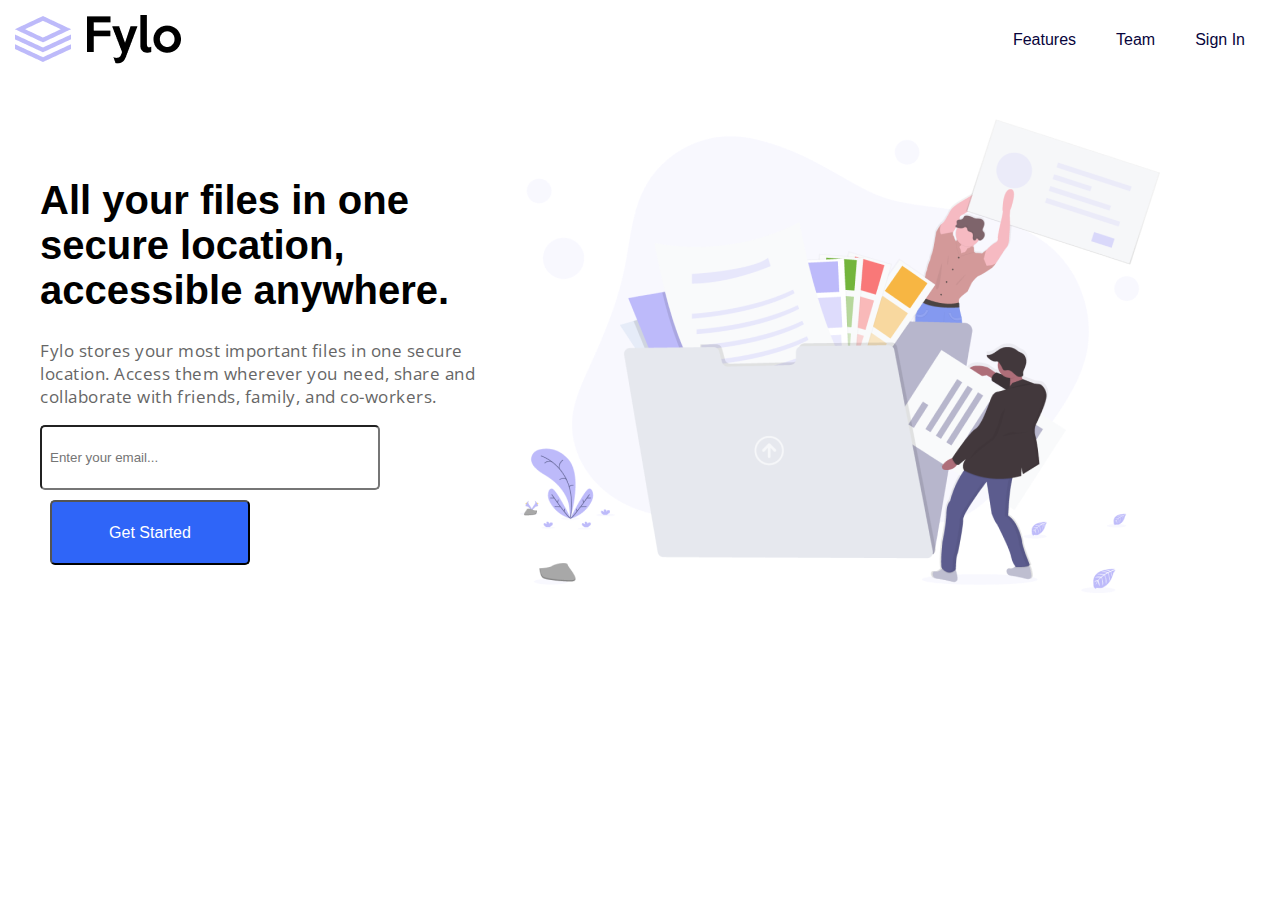
==== index.html @ ed5d6e1d "24.02.2024 completed my project" ====
<!DOCTYPE html>
<html lang="en">
<head>
    <meta charset="UTF-8">
    <meta name="viewport" content="width=device-width, initial-scale=1.0">
    <link rel="stylesheet" href="https://fonts.googleapis.com/css2?family=Open+Sans:wght@400&display=swap">
    <link rel="stylesheet" href="style/style.css">
    <title>Fylo site</title>
</head>
<body>

    <!--Header-->
    <header>
        <img src="images/logo.png" alt="Logo">
        <nav>
          <a href="#">Features</a>
          <a href="#">Team</a>
          <a href="#">Sign In</a>
        </nav>
      </header>
      <!--Header end-->

      <!--First-Section-->
      <section class="first-section">
        <div class="text-content">
          <div class="content-wrapper">
            <h1>All your files in one secure location, accessible anywhere.</h1>
            <p>Fylo stores your most important files in one secure location. Access them wherever you need, share and collaborate with friends, family, and co-workers.</p>
          </div>
          <div class="box-button">
                <input type="email" id="email" name="email" placeholder="Enter your email..." required>
                <button type="submit">Get Started</button>
          </div>
        </div>
        <div class="image-container">
          <img src="images/sag_resim.png" alt="Sağdaki Resim">
        </div>
      </section>
      <!--First-Section end-->
    
    
</body>
</html>
---- style/style.css ----
body {
    margin: 0;
    font-family: Arial, sans-serif;
}

    /*Header*/  

header {
    background-color: white;
    color: #fff;
    padding: 15px;
    display: flex;
    justify-content: space-between;
    align-items: center;
}
  
header img {
    width: 166px; 
    height: 49px; 
}
  
nav {
    display: flex;
}
  
nav a {
    color: #07043B;
    text-decoration: none;
    margin-left: 20px;
    margin-right: 20px;
}

    /*Header end*/

    /*First-Section*/
.first-section {
    display: flex;
    justify-content: space-between;
    align-items: center;
    padding: 40px;
}
  
.text-content {
    flex: 1;
    margin-right: 20px;
}
  
.text-content h1 {
    font-size: 40px;
    font-weight: bold;
}
  
.text-content p {
    font-family: 'Open Sans', sans-serif;
    font-size: 17px;
    color: #666;
    letter-spacing: 0.53px;
    font-weight: 400;
}
  
  
.content-wrapper{
    max-width: 585px;
}

.box-button button {
    width: 200px;
    height: 65px;
    background-color: #2F65F8;
    color: #fff;
    padding: 10px 20px;
    text-decoration: none;
    font-size: 16px;
    margin-left: 10px;
    border-radius: 5px;

}


.box-button input {
    width: 320px;
    height: 45px;
    padding: 8px;
    margin-bottom: 10px;
    border-radius: 5px;
}

.image-container img {
    margin-right: 80px;
    width: 640px; 
    height: 474px;
    
}
    /*First-Section end*/
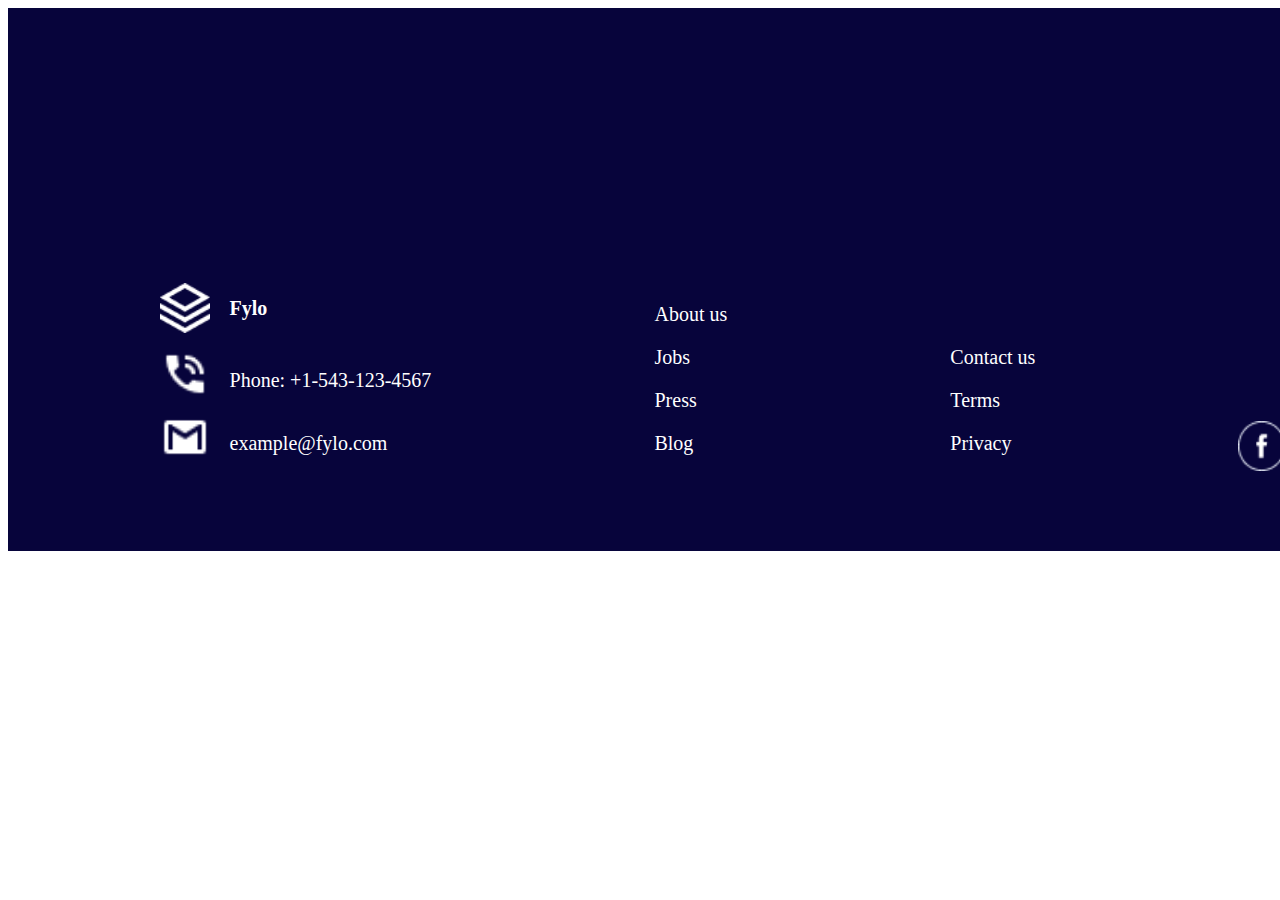
==== commit 0662e65d: "26/02/2024 by Fatime" ====
--- a/index.html
+++ b/index.html
@@ -1,43 +1,53 @@
 <!DOCTYPE html>
 <html lang="en">
+
 <head>
     <meta charset="UTF-8">
     <meta name="viewport" content="width=device-width, initial-scale=1.0">
-    <link rel="stylesheet" href="https://fonts.googleapis.com/css2?family=Open+Sans:wght@400&display=swap">
-    <link rel="stylesheet" href="style/style.css">
-    <title>Fylo site</title>
+    <title>Document</title>
+    <link rel="stylesheet" href="style.css">
 </head>
+
 <body>
+    <div>
+        <section>
+            <footer>
+                <div class="Fylo">
+                    <div class="box1">
+                        <img src="image/Fill 1.png" alt="Fylo">
+                    <h1>Fylo</h1>
+                    </div>
+                    
+                    <div class="box2">
+                        <img src="image/phone.png" alt="Fylo">
+                    <p>Phone: +1-543-123-4567</p>
+                    </div>
+                    <div class="box3">
+                        <img src="image/mail.png" alt="Fylo">
+                    
+                    <p>example@fylo.com</p>
+                    </div>
+                    
+                </div>
+                <div class="jobs">
+                    <p>About us</p>
+                    <p>Jobs</p>
+                    <p>Press</p>
+                    <p>Blog</p>
+                </div>
+                <div class="contact">
+                    <p>Contact us</p>
+                    <p>Terms</p>
+                    <p>Privacy</p>
+                </div>
+                <div class="sosials">
+                    <img src="image/facebook.png" alt="fa-facebook">
+                    <img src="image/instagram.png" alt="fa-instagram">
+                    <img src="image/twitter.png" alt="twitter">
+                </div>
+            </footer>
+        </section>
+    </div>
+</body>
 
-    <!--Header-->
-    <header>
-        <img src="images/logo.png" alt="Logo">
-        <nav>
-          <a href="#">Features</a>
-          <a href="#">Team</a>
-          <a href="#">Sign In</a>
-        </nav>
-      </header>
-      <!--Header end-->
-
-      <!--First-Section-->
-      <section class="first-section">
-        <div class="text-content">
-          <div class="content-wrapper">
-            <h1>All your files in one secure location, accessible anywhere.</h1>
-            <p>Fylo stores your most important files in one secure location. Access them wherever you need, share and collaborate with friends, family, and co-workers.</p>
-          </div>
-          <div class="box-button">
-                <input type="email" id="email" name="email" placeholder="Enter your email..." required>
-                <button type="submit">Get Started</button>
-          </div>
-        </div>
-        <div class="image-container">
-          <img src="images/sag_resim.png" alt="Sağdaki Resim">
-        </div>
-      </section>
-      <!--First-Section end-->
-    
-    
-</body>
 </html>--- a/style.css
+++ b/style.css
@@ -0,0 +1,47 @@
+footer {
+    background-color:#07043B;
+    width: 1440px;
+    height: 391px;
+    top: 1944px;
+    padding: 76px 50px;
+    display: flex;
+    align-items: flex-end;
+    justify-content: space-around;
+
+}
+h1 {
+    color:#FFFFFF;
+    width: 76px;
+    height: 39px;
+    top: 2036px;
+    left: 200px;
+
+}
+socials {
+    width:120px;
+    height: 31px;
+    top: 2114px;
+    left: 1059px;
+
+}
+p {
+    color:#FFFFFF;
+    
+}
+footer div img {
+    width: 50px;
+    height: 50px;
+}
+footer div p,h1 {
+    margin-left:20px ;
+    font-size: 20px;
+}
+.Fylo div {
+    display:flex;
+}
+ 
+
+    
+    
+
+ 
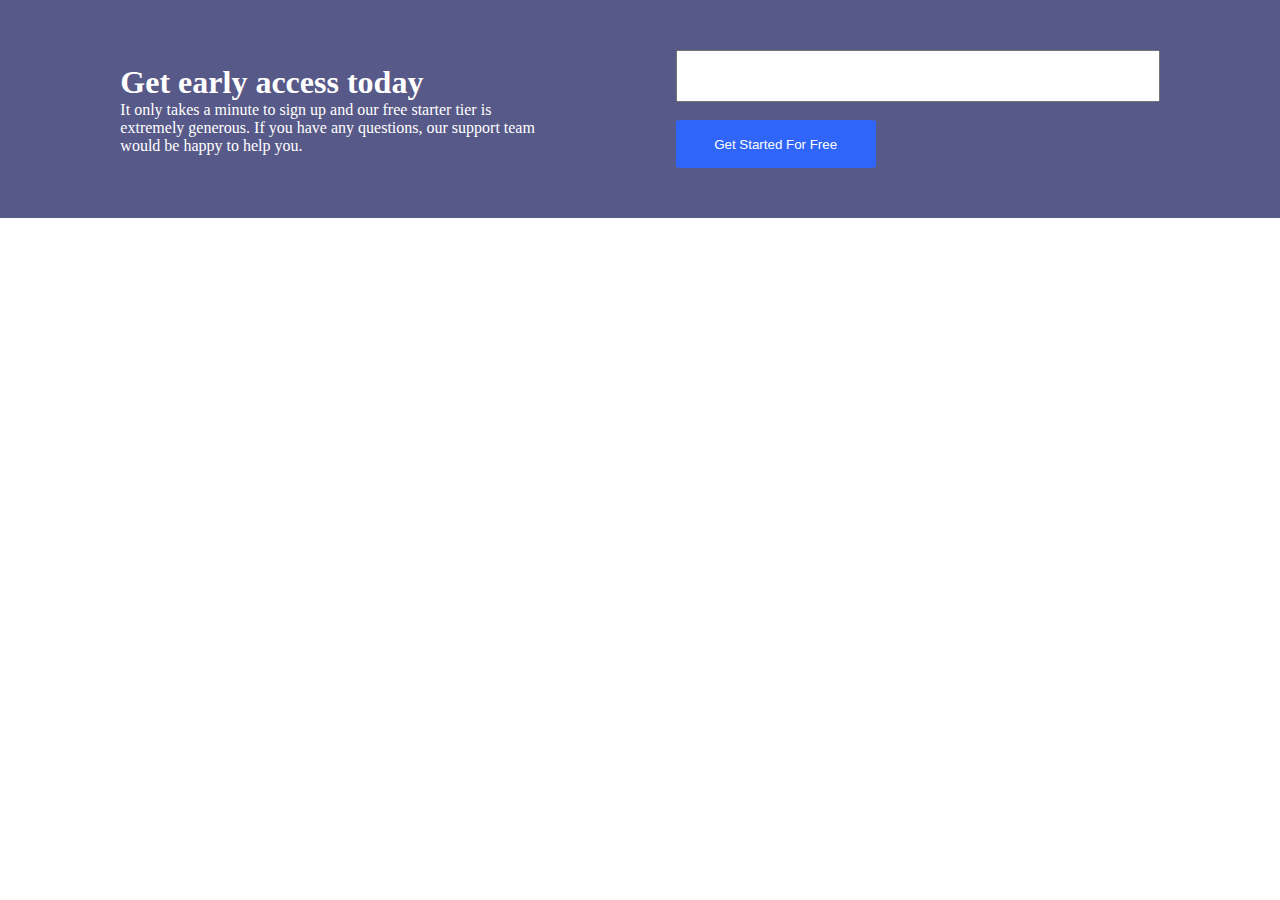
==== commit 6d3735cc: "26.02.2024 by Parvana" ====
--- a/index.html
+++ b/index.html
@@ -1,53 +1,36 @@
 <!DOCTYPE html>
 <html lang="en">
-
 <head>
     <meta charset="UTF-8">
     <meta name="viewport" content="width=device-width, initial-scale=1.0">
-    <title>Document</title>
-    <link rel="stylesheet" href="style.css">
+    <title>New project 2024</title>
 </head>
 
+<link rel="stylesheet" href="style.css">
 <body>
-    <div>
-        <section>
-            <footer>
-                <div class="Fylo">
-                    <div class="box1">
-                        <img src="image/Fill 1.png" alt="Fylo">
-                    <h1>Fylo</h1>
-                    </div>
+    <div class="content">
+
+
+    <div class="cta">
+        
+            <h1>Get early access today</h1>
+            <p>It only takes a minute to sign up and our free starter tier is</p>
+             <p>extremely generous. If you have any questions, our support team</p>
+                <p> would be happy to help you.</p>
+            </div>
+
+
+                <div  class="cta_input">
+                <form action="/action_page.php">
                     
-                    <div class="box2">
-                        <img src="image/phone.png" alt="Fylo">
-                    <p>Phone: +1-543-123-4567</p>
-                    </div>
-                    <div class="box3">
-                        <img src="image/mail.png" alt="Fylo">
+                    <input type="text" id="fname" name="fname"><br><br>
                     
-                    <p>example@fylo.com</p>
-                    </div>
+                    <input type="submit" id="submit" value="Get Started For Free">
                     
+                  </form>
                 </div>
-                <div class="jobs">
-                    <p>About us</p>
-                    <p>Jobs</p>
-                    <p>Press</p>
-                    <p>Blog</p>
-                </div>
-                <div class="contact">
-                    <p>Contact us</p>
-                    <p>Terms</p>
-                    <p>Privacy</p>
-                </div>
-                <div class="sosials">
-                    <img src="image/facebook.png" alt="fa-facebook">
-                    <img src="image/instagram.png" alt="fa-instagram">
-                    <img src="image/twitter.png" alt="twitter">
-                </div>
-            </footer>
-        </section>
+
+
     </div>
 </body>
-
 </html>--- a/style.css
+++ b/style.css
@@ -1,47 +1,46 @@
-footer {
-    background-color:#07043B;
-    width: 1440px;
-    height: 391px;
-    top: 1944px;
-    padding: 76px 50px;
+*{
+margin: 0;
+padding: 0;
+}
+
+.content{
+    max-width: 1440px;
+    margin: auto;
+    background-color: #575988;
+    color: white;
+    background-size: 100%;
+    padding: 50px;
     display: flex;
-    align-items: flex-end;
-    justify-content: space-around;
+   
+    
+}
+
+.cta{
+
+
+float: left;
+margin: auto;
 
 }
-h1 {
-    color:#FFFFFF;
-    width: 76px;
-    height: 39px;
-    top: 2036px;
-    left: 200px;
+
+.cta_input{
+margin: auto;
+
+float: right;
 
 }
-socials {
-    width:120px;
-    height: 31px;
-    top: 2114px;
-    left: 1059px;
 
+#fname{
+    width: 480px;
+    height: 48px;
 }
-p {
-    color:#FFFFFF;
-    
+
+#submit{
+    background-color: #2f65f8;
+    color: white;
+    padding: 10px;
+    border:none;
+    border-radius: 3%;
+    width: 200px;
+    height: 48px;
 }
-footer div img {
-    width: 50px;
-    height: 50px;
-}
-footer div p,h1 {
-    margin-left:20px ;
-    font-size: 20px;
-}
-.Fylo div {
-    display:flex;
-}
- 
-
-    
-    
-
- 
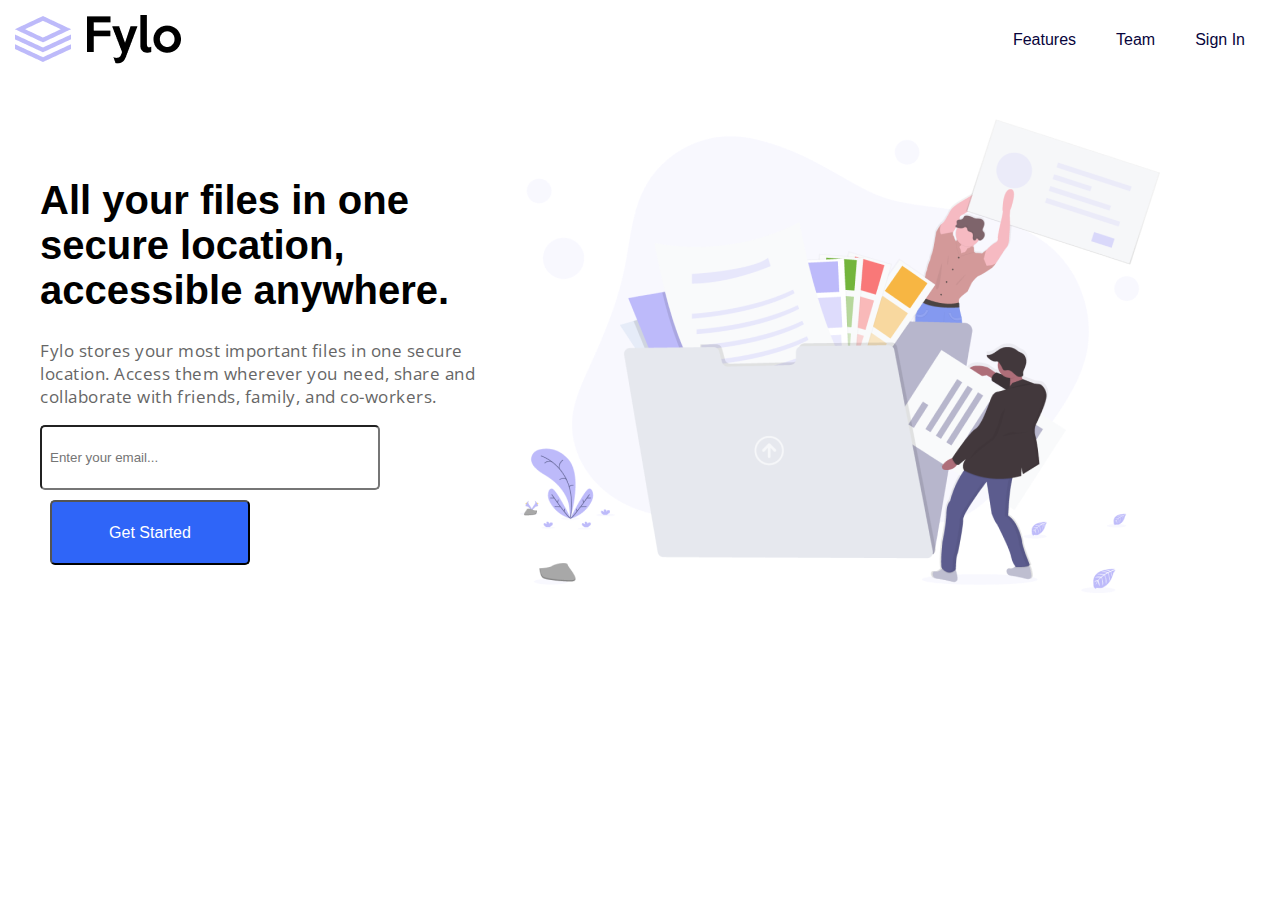
==== commit 500d8c39: "Cursor pointer add to project" ====
--- a/index.html
+++ b/index.html
@@ -3,34 +3,41 @@
 <head>
     <meta charset="UTF-8">
     <meta name="viewport" content="width=device-width, initial-scale=1.0">
-    <title>New project 2024</title>
+    <link rel="stylesheet" href="https://fonts.googleapis.com/css2?family=Open+Sans:wght@400&display=swap">
+    <link rel="stylesheet" href="style/style.css">
+    <title>Fylo site</title>
 </head>
+<body>
 
-<link rel="stylesheet" href="style.css">
-<body>
-    <div class="content">
+    <!--Header-->
+    <header>
+        <img src="images/logo.png" alt="Logo">
+        <nav>
+          <a href="#">Features</a>
+          <a href="#">Team</a>
+          <a href="#">Sign In</a>
+        </nav>
+      </header>
+      <!--Header end-->
 
-
-    <div class="cta">
-        
-            <h1>Get early access today</h1>
-            <p>It only takes a minute to sign up and our free starter tier is</p>
-             <p>extremely generous. If you have any questions, our support team</p>
-                <p> would be happy to help you.</p>
-            </div>
-
-
-                <div  class="cta_input">
-                <form action="/action_page.php">
-                    
-                    <input type="text" id="fname" name="fname"><br><br>
-                    
-                    <input type="submit" id="submit" value="Get Started For Free">
-                    
-                  </form>
-                </div>
-
-
-    </div>
+      <!--First-Section-->
+      <section class="first-section">
+        <div class="text-content">
+          <div class="content-wrapper">
+            <h1>All your files in one secure location, accessible anywhere.</h1>
+            <p>Fylo stores your most important files in one secure location. Access them wherever you need, share and collaborate with friends, family, and co-workers.</p>
+          </div>
+          <div class="box-button">
+                <input type="email" id="email" name="email" placeholder="Enter your email..." required>
+                <button type="submit" style="cursor: pointer;">Get Started</button>
+          </div>
+        </div>
+        <div class="image-container">
+          <img src="images/sag_resim.png" alt="Sağdaki Resim">
+        </div>
+      </section>
+      <!--First-Section end-->
+    
+    
 </body>
 </html>--- a/style/style.css
+++ b/style/style.css
@@ -0,0 +1,94 @@
+body {
+    margin: 0;
+    font-family: Arial, sans-serif;
+}
+
+    /*Header*/  
+
+header {
+    background-color: white;
+    color: #fff;
+    padding: 15px;
+    display: flex;
+    justify-content: space-between;
+    align-items: center;
+}
+  
+header img {
+    width: 166px; 
+    height: 49px; 
+}
+  
+nav {
+    display: flex;
+}
+  
+nav a {
+    color: #07043B;
+    text-decoration: none;
+    margin-left: 20px;
+    margin-right: 20px;
+}
+
+    /*Header end*/
+
+    /*First-Section*/
+.first-section {
+    display: flex;
+    justify-content: space-between;
+    align-items: center;
+    padding: 40px;
+}
+  
+.text-content {
+    flex: 1;
+    margin-right: 20px;
+}
+  
+.text-content h1 {
+    font-size: 40px;
+    font-weight: bold;
+}
+  
+.text-content p {
+    font-family: 'Open Sans', sans-serif;
+    font-size: 17px;
+    color: #666;
+    letter-spacing: 0.53px;
+    font-weight: 400;
+}
+  
+  
+.content-wrapper{
+    max-width: 585px;
+}
+
+.box-button button {
+    width: 200px;
+    height: 65px;
+    background-color: #2F65F8;
+    color: #fff;
+    padding: 10px 20px;
+    text-decoration: none;
+    font-size: 16px;
+    margin-left: 10px;
+    border-radius: 5px;
+
+}
+
+
+.box-button input {
+    width: 320px;
+    height: 45px;
+    padding: 8px;
+    margin-bottom: 10px;
+    border-radius: 5px;
+}
+
+.image-container img {
+    margin-right: 80px;
+    width: 640px; 
+    height: 474px;
+    
+}
+    /*First-Section end*/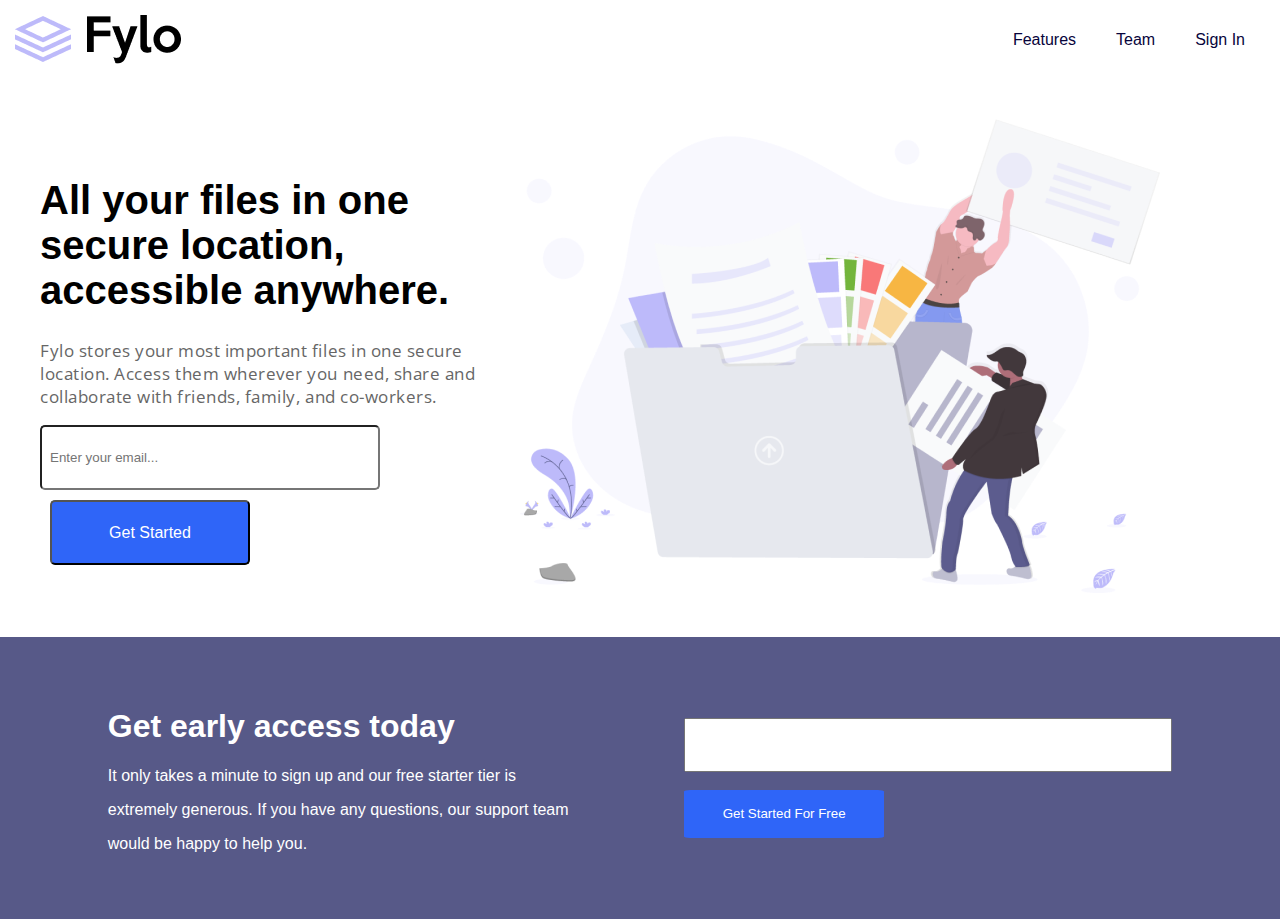
==== commit e2103258: "commited" ====
--- a/index.html
+++ b/index.html
@@ -37,6 +37,31 @@
         </div>
       </section>
       <!--First-Section end-->
+
+      <div class="content">
+
+
+        <div class="cta">
+    
+                <h1>Get early access today</h1>
+                <p>It only takes a minute to sign up and our free starter tier is</p>
+                 <p>extremely generous. If you have any questions, our support team</p>
+                    <p> would be happy to help you.</p>
+                </div>
+    
+    
+                    <div  class="cta_input">
+                    <form action="/action_page.php">
+    
+                        <input type="text" id="fname" name="fname"><br><br>
+    
+                        <input type="submit" id="submit" value="Get Started For Free">
+    
+                      </form>
+                    </div>
+    
+    
+        </div>
     
     
 </body>
--- a/style/style.css
+++ b/style/style.css
@@ -91,4 +91,50 @@
     height: 474px;
     
 }
-    /*First-Section end*/+    /*First-Section end*/
+
+
+/* ======= */
+
+
+.content{
+    max-width: 1440px;
+    margin: auto;
+    background-color: #575988;
+    color: white;
+    background-size: 100%;
+    padding: 50px;
+    display: flex;
+
+
+}
+
+.cta{
+
+
+float: left;
+margin: auto;
+
+}
+
+.cta_input{
+margin: auto;
+
+float: right;
+
+}
+
+#fname{
+    width: 480px;
+    height: 48px;
+}
+
+#submit{
+    background-color: #2f65f8;
+    color: white;
+    padding: 10px;
+    border:none;
+    border-radius: 3%;
+    width: 200px;
+    height: 48px;
+}